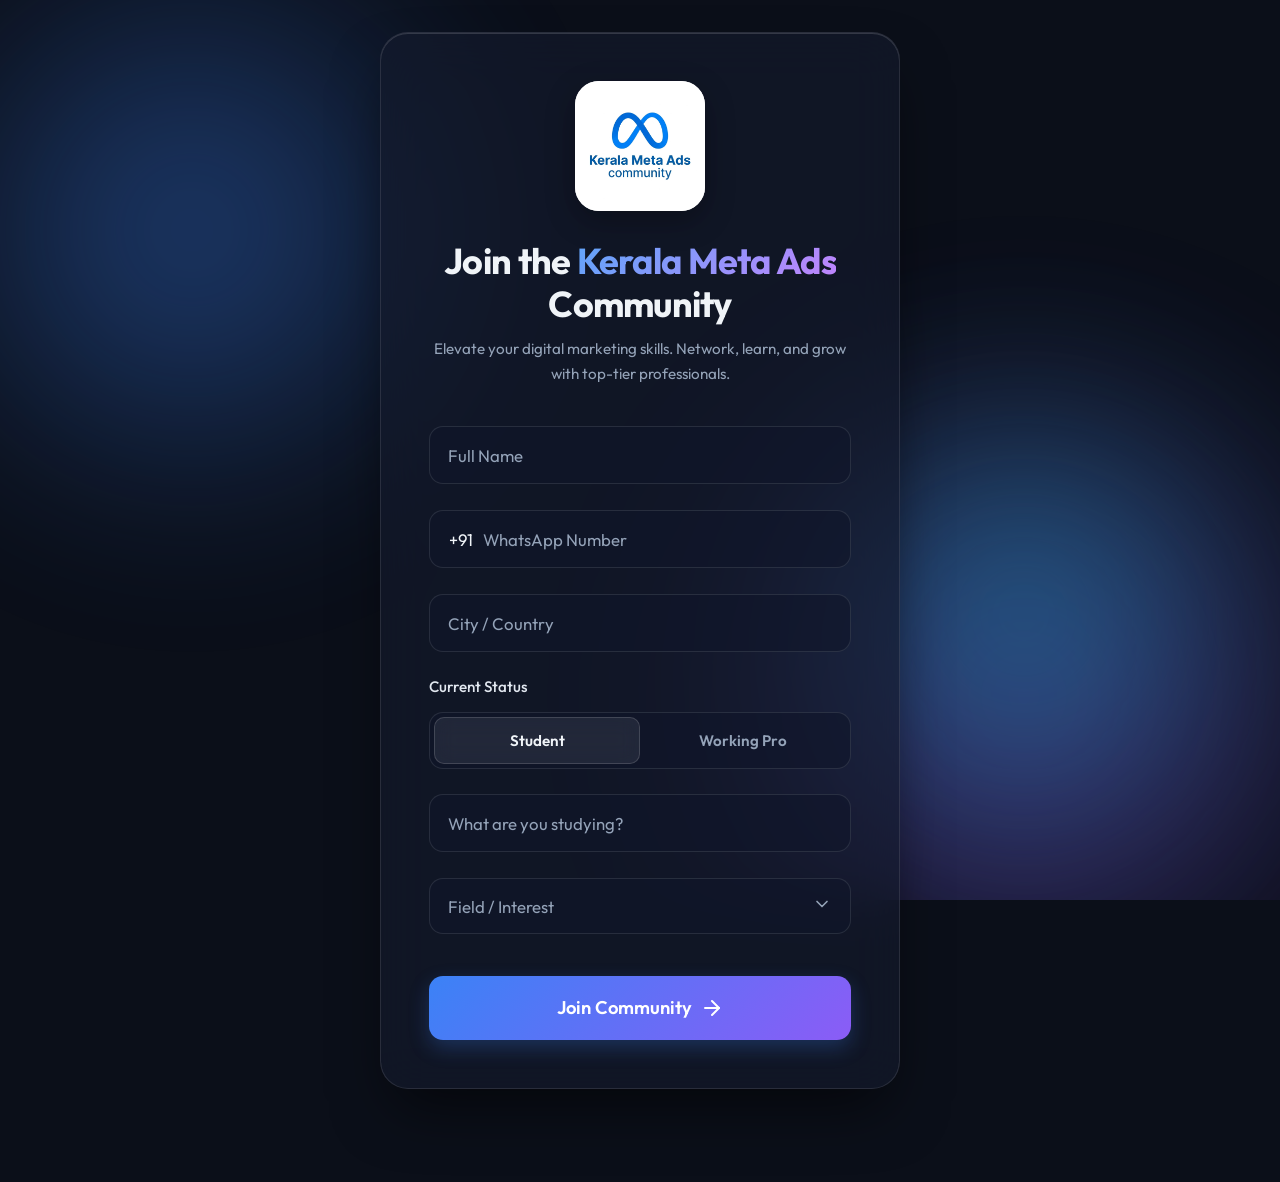
==== index.html @ 42b21e5c "Add files via upload" ====
<!DOCTYPE html>
<html lang="en">

<head>
    <meta charset="UTF-8">
    <meta name="viewport" content="width=device-width, initial-scale=1.0">
    <title>Join Meta Ads Community</title>
    <meta name="description" content="Join the elite Meta Ads, Google Ads, and Digital Marketing community today.">
    <link rel="preconnect" href="https://fonts.googleapis.com">
    <link rel="preconnect" href="https://fonts.gstatic.com" crossorigin>
    <link href="https://fonts.googleapis.com/css2?family=Outfit:wght@300;400;500;600;700&display=swap" rel="stylesheet">
    <link rel="stylesheet" href="style.css">
</head>

<body>
    <!-- Dynamic background elements -->
    <div class="background-shapes">
        <div class="shape shape-1"></div>
        <div class="shape shape-2"></div>
        <div class="shape shape-3"></div>
    </div>

    <main class="container">
        <div class="form-wrapper">
            <div class="header">
                <img src="logo.jpeg" alt="Kerala Meta Ads Community Logo" class="form-logo">
                <h1>Join the <span class="highlight">Kerala Meta Ads</span> Community</h1>
                <p>Elevate your digital marketing skills. Network, learn, and grow with top-tier professionals.</p>
            </div>

            <form id="joinForm" class="community-form">
                <!-- Name -->
                <div class="input-group">
                    <input type="text" id="name" name="name" required placeholder=" ">
                    <label for="name">Full Name</label>
                </div>

                <!-- WhatsApp -->
                <div class="input-group phone-group">
                    <input type="tel" id="whatsapp" name="whatsapp" required placeholder=" ">
                    <span class="prefix">+91</span>
                    <label for="whatsapp">WhatsApp Number</label>
                </div>

                <!-- Place -->
                <div class="input-group">
                    <input type="text" id="place" name="place" required placeholder=" ">
                    <label for="place">City / Country</label>
                </div>

                <!-- Status (Segmented Control) -->
                <div class="form-section">
                    <span class="section-label">Current Status</span>
                    <div class="segmented-control">
                        <input type="radio" id="status-student" name="status" value="Student" checked>
                        <label for="status-student">Student</label>

                        <input type="radio" id="status-working" name="status" value="Working">
                        <label for="status-working">Working Pro</label>

                        <div class="selection-indicator"></div>
                    </div>
                </div>

                <!-- Conditional Fields -->
                <div class="input-group" id="field-study-topic" style="display: none;">
                    <input type="text" id="studyType" name="study_type" placeholder=" ">
                    <label for="studyType">What are you studying?</label>
                </div>

                <div class="input-group" id="field-job-title" style="display: none;">
                    <input type="text" id="jobTitle" name="job_title" placeholder=" ">
                    <label for="jobTitle">Job Title</label>
                </div>

                <!-- Common Field -->
                <div class="input-group custom-dropdown" id="interestDropdown">
                    <input type="hidden" name="primary_interest" id="primaryInterestValue">
                    <div class="dropdown-header">
                        <span class="selected-value"></span>
                        <label>Field / Interest</label>
                        <div class="select-arrow">
                            <svg width="20" height="20" viewBox="0 0 24 24" fill="none" stroke="currentColor" stroke-width="2" stroke-linecap="round" stroke-linejoin="round"><polyline points="6 9 12 15 18 9"></polyline></svg>
                        </div>
                    </div>
                    <ul class="dropdown-list">
                        <li data-value="Digital Marketing">Digital Marketing</li>
                        <li data-value="Graphic Designing">Graphic Designing</li>
                        <li data-value="Web Development">Web Development</li>
                        <li data-value="Content Creation">Content Creation</li>
                        <li data-value="Others">Others</li>
                    </ul>
                </div>

                <!-- Knowledge (Multi-select pills) -->
                <div class="form-section" id="expertise-section" style="display: none;">
                    <span class="section-label">Areas of Expertise <small>(Select multiple)</small></span>
                    <div class="checkbox-group">
                        <label class="custom-checkbox">
                            <input type="checkbox" name="knowledge" value="Meta Ads">
                            <span class="pill">Meta Ads</span>
                        </label>
                        <label class="custom-checkbox">
                            <input type="checkbox" name="knowledge" value="Google Ads">
                            <span class="pill">Google Ads</span>
                        </label>
                        <label class="custom-checkbox">
                            <input type="checkbox" name="knowledge" value="Graphic Design">
                            <span class="pill">Graphic Design</span>
                        </label>
                        <label class="custom-checkbox">
                            <input type="checkbox" name="knowledge" value="Web Development">
                            <span class="pill">Web Dev</span>
                        </label>
                        <label class="custom-checkbox">
                            <input type="checkbox" name="knowledge" value="SEO">
                            <span class="pill">SEO</span>
                        </label>
                    </div>
                </div>

                <!-- Submit Button -->
                <button type="submit" class="submit-btn" id="submitBtn">
                    <span class="btn-text">Join Community</span>
                    <span class="btn-icon">
                        <svg width="24" height="24" viewBox="0 0 24 24" fill="none" stroke="currentColor"
                            stroke-width="2" stroke-linecap="round" stroke-linejoin="round">
                            <line x1="5" y1="12" x2="19" y2="12"></line>
                            <polyline points="12 5 19 12 12 19"></polyline>
                        </svg>
                    </span>
                </button>
            </form>

            <!-- Success Overlay -->
            <div class="success-message" id="successMessage">
                <div class="success-icon">
                    <svg width="60" height="60" viewBox="0 0 24 24" fill="none" stroke="currentColor" stroke-width="2"
                        stroke-linecap="round" stroke-linejoin="round">
                        <path d="M22 11.08V12a10 10 0 1 1-5.93-9.14"></path>
                        <polyline points="22 4 12 14.01 9 11.01"></polyline>
                    </svg>
                </div>
                <h2>Application Sent!</h2>
                <p>Welcome to the circle. <br>We'll notify you on WhatsApp soon.</p>
                <button type="button" class="reset-btn" onclick="location.reload()">Join Another</button>
            </div>
        </div>
    </main>

    <script src="script.js"></script>
</body>

</html>
---- style.css ----
:root {
    --bg-color: #0b0f19;
    --card-bg: rgba(20, 27, 45, 0.65);
    --card-border: rgba(255, 255, 255, 0.1);
    --text-main: #f0f4f8;
    --text-muted: #94a3b8;
    --primary: #3b82f6;
    --primary-glow: rgba(59, 130, 246, 0.5);
    --secondary: #8b5cf6;
    --accent: #06b6d4;
    --input-bg: rgba(15, 23, 42, 0.6);
    --pill-bg: rgba(255, 255, 255, 0.05);
    --pill-border: rgba(255, 255, 255, 0.1);
    --pill-active: rgba(59, 130, 246, 0.2);
    --pill-active-border: #3b82f6;
    --transition: all 0.3s cubic-bezier(0.4, 0, 0.2, 1);
}

* {
    margin: 0;
    padding: 0;
    box-sizing: border-box;
}

body {
    font-family: 'Outfit', sans-serif;
    background-color: var(--bg-color);
    color: var(--text-main);
    min-height: 100vh;
    display: flex;
    justify-content: center;
    align-items: center;
    overflow-x: hidden;
    position: relative;
    padding: 2rem 1rem;
}

/* Background Animations */
.background-shapes {
    position: fixed;
    top: 0;
    left: 0;
    width: 100vw;
    height: 100vh;
    z-index: -1;
    overflow: hidden;
    pointer-events: none;
}

.shape {
    position: absolute;
    border-radius: 50%;
    filter: blur(90px);
    opacity: 0.45;
    animation: float 20s infinite alternate cubic-bezier(0.4, 0, 0.2, 1);
}

.shape-1 {
    top: -10%;
    left: -10%;
    width: 50vw;
    height: 50vw;
    background: radial-gradient(circle, var(--primary) 0%, transparent 70%);
    animation-delay: 0s;
}

.shape-2 {
    bottom: -20%;
    right: -10%;
    width: 60vw;
    height: 60vw;
    background: radial-gradient(circle, var(--secondary) 0%, transparent 70%);
    animation-delay: -5s;
}

.shape-3 {
    top: 40%;
    left: 60%;
    width: 40vw;
    height: 40vw;
    background: radial-gradient(circle, var(--accent) 0%, transparent 70%);
    animation-delay: -10s;
}

@keyframes float {
    0% { transform: translate(0, 0) scale(1); }
    33% { transform: translate(30px, -50px) scale(1.1); }
    66% { transform: translate(-20px, 20px) scale(0.9); }
    100% { transform: translate(0, 0) scale(1); }
}

/* Container & Glassmorphism Card */
.container {
    width: 100%;
    max-width: 520px;
    z-index: 1;
    perspective: 1200px;
}

.form-wrapper {
    background: var(--card-bg);
    backdrop-filter: blur(24px);
    -webkit-backdrop-filter: blur(24px);
    border: 1px solid var(--card-border);
    border-radius: 28px;
    padding: 3rem;
    box-shadow: 0 30px 60px -15px rgba(0, 0, 0, 0.6), 
                inset 0 1px 0 rgba(255, 255, 255, 0.15);
    transform-style: preserve-3d;
    transition: transform 0.5s ease, box-shadow 0.5s ease;
    position: relative;
}

.form-wrapper:hover {
    box-shadow: 0 35px 70px -15px rgba(0, 0, 0, 0.7), 
                inset 0 1px 0 rgba(255, 255, 255, 0.15);
}

/* Header */
.header {
    text-align: center;
    margin-bottom: 2.5rem;
}

.form-logo {
    width: 130px;
    height: 130px;
    object-fit: contain;
    border-radius: 24px;
    margin-bottom: 1.5rem;
    background: #ffffff;
    box-shadow: 0 10px 30px rgba(0, 0, 0, 0.3);
}

.header h1 {
    font-size: 2.25rem;
    font-weight: 700;
    line-height: 1.2;
    margin-bottom: 0.75rem;
    letter-spacing: -0.02em;
}

.header .highlight {
    background: linear-gradient(135deg, #60a5fa, #c084fc);
    -webkit-background-clip: text;
    background-clip: text;
    -webkit-text-fill-color: transparent;
    color: transparent;
    display: inline-block;
}

.header p {
    color: var(--text-muted);
    font-size: 0.95rem;
    line-height: 1.6;
}

/* Form Layout */
.community-form {
    display: flex;
    flex-direction: column;
    gap: 1.6rem;
}

/* Inputs with Floating Labels */
.input-group {
    position: relative;
    width: 100%;
}

.input-group input {
    width: 100%;
    background: var(--input-bg);
    border: 1px solid var(--pill-border);
    border-radius: 14px;
    padding: 1.6rem 1.2rem 0.6rem 1.2rem;
    font-family: inherit;
    font-size: 1.05rem;
    color: var(--text-main);
    outline: none;
    transition: var(--transition);
}

.input-group input:focus {
    background: rgba(15, 23, 42, 0.85);
    border-color: var(--primary);
    box-shadow: 0 0 0 4px rgba(59, 130, 246, 0.15);
}

.input-group label {
    position: absolute;
    left: 1.2rem;
    top: 50%;
    transform: translateY(-50%);
    color: var(--text-muted);
    pointer-events: none;
    transition: var(--transition);
    font-size: 1.05rem;
}

.input-group input:focus ~ label,
.input-group input:not(:placeholder-shown) ~ label {
    top: 1rem;
    font-size: 0.8rem;
    color: var(--primary);
    font-weight: 500;
}

.input-group input:not(:focus):not(:placeholder-shown) ~ label {
    color: var(--text-muted);
}

/* Custom Glassmorphism Dropdown */
.custom-dropdown {
    position: relative;
    user-select: none;
}
.custom-dropdown .dropdown-header {
    width: 100%;
    background: var(--input-bg);
    border: 1px solid var(--pill-border);
    border-radius: 14px;
    padding: 1.6rem 1.2rem 0.6rem 1.2rem;
    min-height: 56px;
    cursor: pointer;
    transition: var(--transition);
    display: flex;
    align-items: center;
}
.custom-dropdown.open .dropdown-header {
    background: rgba(15, 23, 42, 0.85);
    border-color: var(--primary);
    box-shadow: 0 0 0 4px rgba(59, 130, 246, 0.15);
}
.custom-dropdown .selected-value {
    font-size: 1.05rem;
    color: var(--text-main);
    display: none;
}
.custom-dropdown.has-value .selected-value {
    display: block;
}
.custom-dropdown .dropdown-header label {
    position: absolute;
    left: 1.2rem;
    top: 50%;
    transform: translateY(-50%);
    pointer-events: none;
    color: var(--text-muted);
    transition: var(--transition);
    margin: 0;
    font-size: 1.05rem;
}
.custom-dropdown.open .dropdown-header label,
.custom-dropdown.has-value .dropdown-header label {
    top: 1rem;
    font-size: 0.8rem;
    color: var(--primary);
    transform: translateY(0);
}
.custom-dropdown.has-value:not(.open) .dropdown-header label {
    color: var(--text-muted);
}
.custom-dropdown .select-arrow {
    position: absolute;
    right: 1.2rem;
    top: 50%;
    transform: translateY(-50%);
    color: var(--text-muted);
    transition: var(--transition);
    pointer-events: none;
}
.custom-dropdown.open .select-arrow {
    color: var(--primary);
    transform: translateY(-50%) rotate(180deg);
}
.custom-dropdown .dropdown-list {
    position: absolute;
    top: calc(100% + 8px);
    left: 0;
    right: 0;
    background: rgba(15, 23, 42, 0.95);
    backdrop-filter: blur(12px);
    -webkit-backdrop-filter: blur(12px);
    border: 1px solid var(--pill-border);
    border-radius: 14px;
    padding: 0.5rem;
    margin: 0;
    list-style: none;
    z-index: 100;
    opacity: 0;
    visibility: hidden;
    transform: translateY(-10px);
    transition: all 0.3s cubic-bezier(0.4, 0, 0.2, 1);
    box-shadow: 0 10px 25px rgba(0,0,0,0.5);
    max-height: 250px;
    overflow-y: auto;
}
.custom-dropdown .dropdown-list::-webkit-scrollbar {
    width: 6px;
}
.custom-dropdown .dropdown-list::-webkit-scrollbar-track {
    background: transparent;
}
.custom-dropdown .dropdown-list::-webkit-scrollbar-thumb {
    background: rgba(255, 255, 255, 0.1);
    border-radius: 10px;
}
.custom-dropdown.open .dropdown-list {
    opacity: 1;
    visibility: visible;
    transform: translateY(0);
}
.custom-dropdown .dropdown-list li {
    padding: 0.8rem 1.2rem;
    color: var(--text-main);
    border-radius: 8px;
    cursor: pointer;
    transition: background 0.2s, color 0.2s;
    font-size: 1.05rem;
}
.custom-dropdown .dropdown-list li:hover {
    background: rgba(59, 130, 246, 0.15);
}
.custom-dropdown .dropdown-list li.selected {
    background: rgba(59, 130, 246, 0.25);
    color: var(--primary);
    font-weight: 500;
}

/* Phone Group Prefix Styles */
.input-group.phone-group input {
    padding-left: 3.4rem;
}

.input-group.phone-group .prefix {
    position: absolute;
    left: 1.25rem;
    top: 50%;
    transform: translateY(-50%);
    color: var(--text-main);
    font-size: 1.05rem;
    pointer-events: none;
    z-index: 5;
    user-select: none;
    transition: var(--transition);
}

.input-group.phone-group input:focus ~ .prefix,
.input-group.phone-group input:not(:placeholder-shown) ~ .prefix {
    top: 2.1rem; /* Aligns with the typed text visually */
}

.input-group.phone-group label {
    left: 3.4rem;
}

.input-group.phone-group input:focus ~ label,
.input-group.phone-group input:not(:placeholder-shown) ~ label {
    left: 1.2rem;
}

/* Form Sections */
.form-section {
    display: flex;
    flex-direction: column;
    gap: 1rem;
}

.section-label {
    font-size: 0.95rem;
    font-weight: 500;
    color: #e2e8f0;
}

.section-label small {
    color: var(--text-muted);
    font-weight: 400;
    font-size: 0.85rem;
}

/* Segmented Control */
.segmented-control {
    position: relative;
    display: flex;
    background: var(--input-bg);
    border-radius: 14px;
    padding: 4px;
    border: 1px solid var(--pill-border);
}

.segmented-control input {
    display: none;
}

.segmented-control label {
    flex: 1;
    text-align: center;
    padding: 0.85rem 0;
    cursor: pointer;
    font-size: 0.95rem;
    font-weight: 600;
    color: var(--text-muted);
    transition: color 0.3s ease;
    z-index: 2;
    position: relative;
}

.segmented-control input:checked + label {
    color: var(--text-main);
}

.selection-indicator {
    position: absolute;
    top: 4px;
    bottom: 4px;
    left: 4px;
    width: calc(50% - 4px);
    background: rgba(255,255,255,0.08); /* slight highlight */
    border: 1px solid rgba(255,255,255,0.15);
    border-radius: 10px;
    transition: transform 0.4s cubic-bezier(0.4, 0, 0.2, 1);
    z-index: 1;
    backdrop-filter: blur(10px);
    -webkit-backdrop-filter: blur(10px);
}

#status-working:checked ~ .selection-indicator {
    transform: translateX(100%);
}

/* Multi-select Pills */
.checkbox-group {
    display: flex;
    flex-wrap: wrap;
    gap: 0.6rem;
}

.custom-checkbox input {
    display: none;
}

.custom-checkbox .pill {
    display: inline-block;
    padding: 0.7rem 1.25rem;
    background: var(--pill-bg);
    border: 1px solid var(--pill-border);
    border-radius: 100px;
    font-size: 0.95rem;
    font-weight: 500;
    color: var(--text-muted);
    cursor: pointer;
    transition: var(--transition);
    user-select: none;
}

.custom-checkbox:hover .pill {
    background: rgba(255, 255, 255, 0.12);
    color: var(--text-main);
    border-color: rgba(255, 255, 255, 0.2);
}

.custom-checkbox input:checked + .pill {
    background: var(--primary);
    border-color: var(--primary);
    color: white;
    box-shadow: 0 4px 15px rgba(59, 130, 246, 0.35);
    transform: translateY(-2px);
}

/* Submit Button */
.submit-btn {
    margin-top: 1rem;
    width: 100%;
    padding: 1.25rem;
    border: none;
    border-radius: 14px;
    background: linear-gradient(135deg, var(--primary), var(--secondary));
    color: white;
    font-family: inherit;
    font-size: 1.15rem;
    font-weight: 600;
    cursor: pointer;
    display: flex;
    justify-content: center;
    align-items: center;
    gap: 0.5rem;
    transition: var(--transition);
    position: relative;
    overflow: hidden;
    box-shadow: 0 8px 20px rgba(59, 130, 246, 0.25);
}

.submit-btn::before {
    content: '';
    position: absolute;
    top: 0;
    left: -100%;
    width: 100%;
    height: 100%;
    background: linear-gradient(90deg, transparent, rgba(255,255,255,0.25), transparent);
    transition: left 0.6s ease;
}

.submit-btn:hover {
    transform: translateY(-3px);
    box-shadow: 0 12px 25px rgba(99, 102, 241, 0.4);
}

.submit-btn:hover::before {
    left: 100%;
}

.submit-btn:active {
    transform: translateY(0);
}

.btn-icon {
    display: flex;
    transition: transform 0.3s cubic-bezier(0.4, 0, 0.2, 1);
}

.submit-btn:hover .btn-icon {
    transform: translateX(6px);
}

/* Success Message Override */
.success-message {
    position: absolute;
    top: 0;
    left: 0;
    width: 100%;
    height: 100%;
    background: rgba(15, 23, 42, 0.85);
    backdrop-filter: blur(12px);
    display: flex;
    flex-direction: column;
    justify-content: center;
    align-items: center;
    text-align: center;
    opacity: 0;
    pointer-events: none;
    transition: opacity 0.5s ease;
    z-index: 10;
    padding: 3rem;
    border-radius: 28px;
}

.success-message.active {
    opacity: 1;
    pointer-events: auto;
}

.success-icon {
    color: #10b981;
    margin-bottom: 1.5rem;
    animation: popIn 0.6s cubic-bezier(0.175, 0.885, 0.32, 1.275) forwards;
    transform: scale(0);
    filter: drop-shadow(0 10px 15px rgba(16, 185, 129, 0.3));
}

@keyframes popIn {
    0% { transform: scale(0); }
    80% { transform: scale(1.1); }
    100% { transform: scale(1); }
}

.success-message h2 {
    font-size: 2.2rem;
    margin-bottom: 0.75rem;
    color: white;
    font-weight: 700;
}

.success-message p {
    color: #cbd5e1;
    font-size: 1.1rem;
    line-height: 1.5;
    margin-bottom: 2rem;
}

.reset-btn {
    padding: 0.8rem 1.5rem;
    background: transparent;
    border: 1px solid rgba(255,255,255,0.2);
    border-radius: 8px;
    color: white;
    font-family: inherit;
    font-size: 0.95rem;
    cursor: pointer;
    transition: var(--transition);
}

.reset-btn:hover {
    background: rgba(255,255,255,0.1);
    border-color: rgba(255,255,255,0.4);
}

/* Responsive constraints */
@media (max-width: 576px) {
    .container {
        padding: 0 10px;
    }
    
    .form-wrapper {
        padding: 2.5rem 1.5rem;
        border-radius: 20px;
    }
    
    .header h1 {
        font-size: 1.85rem;
    }
}
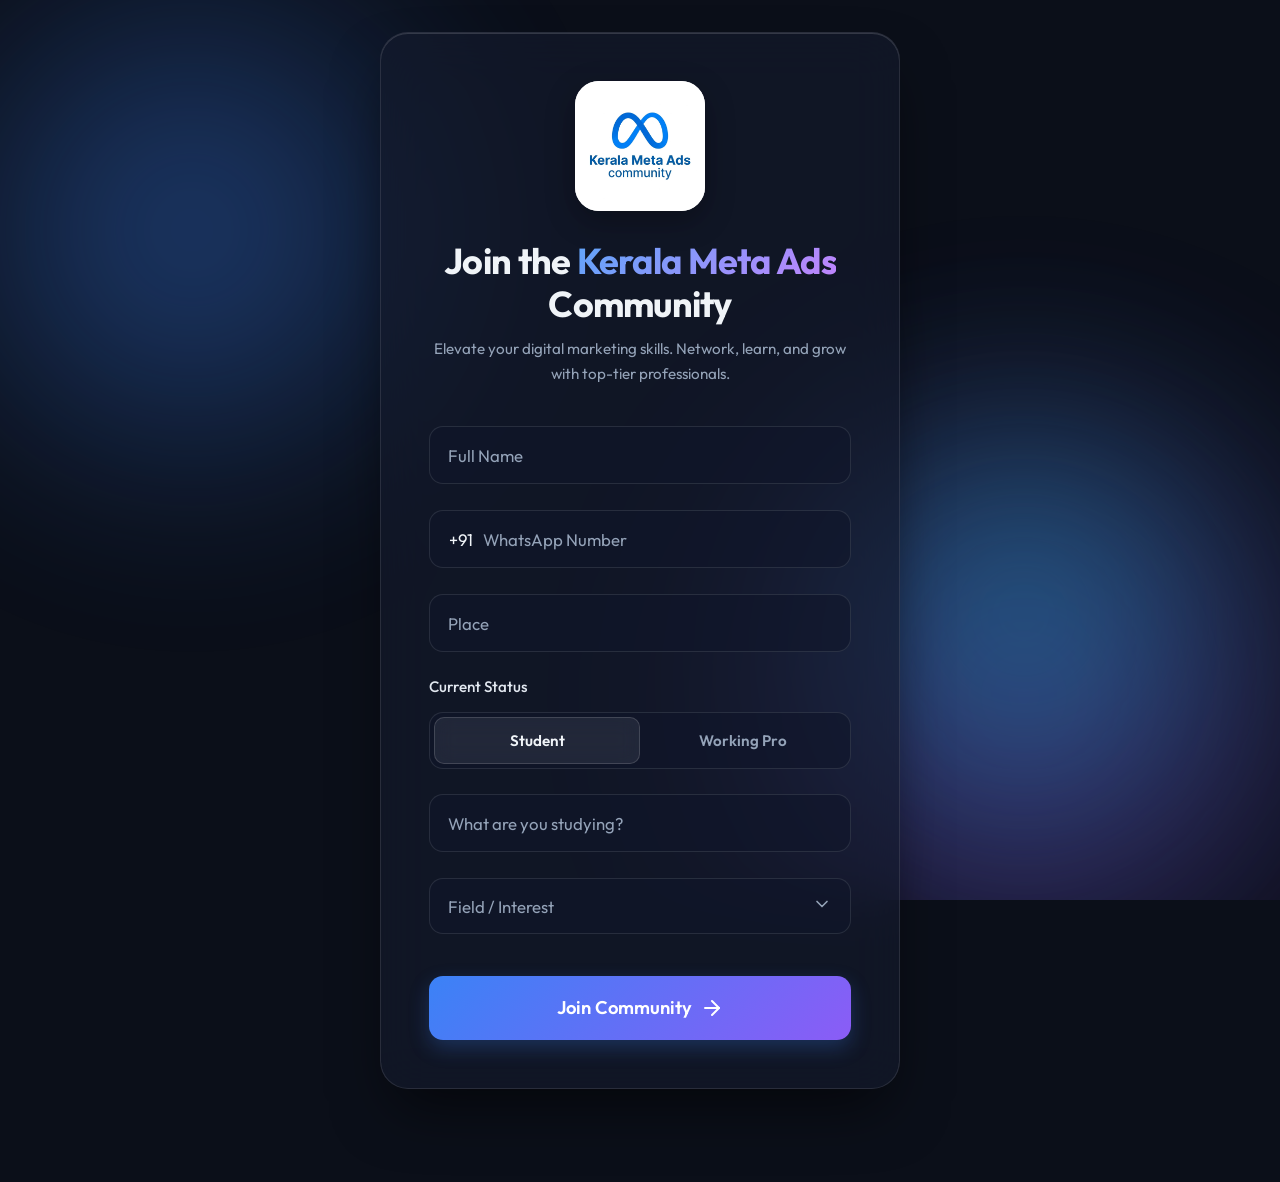
==== commit 35a5b1e5: "Add files via upload" ====
--- a/index.html
+++ b/index.html
@@ -6,6 +6,19 @@
     <meta name="viewport" content="width=device-width, initial-scale=1.0">
     <title>Join Meta Ads Community</title>
     <meta name="description" content="Join the elite Meta Ads, Google Ads, and Digital Marketing community today.">
+
+    <!-- Website Image Preview & Social Media Tags -->
+    <meta property="og:type" content="website">
+    <meta property="og:title" content="Join Meta Ads Community">
+    <meta property="og:description"
+        content="Join the elite Meta Ads, Google Ads, and Digital Marketing community today.">
+    <meta property="og:image" content="logo.jpeg">
+
+    <meta property="twitter:card" content="summary_large_image">
+    <meta property="twitter:title" content="Join Meta Ads Community">
+    <meta property="twitter:description"
+        content="Join the elite Meta Ads, Google Ads, and Digital Marketing community today.">
+    <meta property="twitter:image" content="logo.jpeg">
     <link rel="preconnect" href="https://fonts.googleapis.com">
     <link rel="preconnect" href="https://fonts.gstatic.com" crossorigin>
     <link href="https://fonts.googleapis.com/css2?family=Outfit:wght@300;400;500;600;700&display=swap" rel="stylesheet">
@@ -45,7 +58,7 @@
                 <!-- Place -->
                 <div class="input-group">
                     <input type="text" id="place" name="place" required placeholder=" ">
-                    <label for="place">City / Country</label>
+                    <label for="place">Place</label>
                 </div>
 
                 <!-- Status (Segmented Control) -->
@@ -80,7 +93,10 @@
                         <span class="selected-value"></span>
                         <label>Field / Interest</label>
                         <div class="select-arrow">
-                            <svg width="20" height="20" viewBox="0 0 24 24" fill="none" stroke="currentColor" stroke-width="2" stroke-linecap="round" stroke-linejoin="round"><polyline points="6 9 12 15 18 9"></polyline></svg>
+                            <svg width="20" height="20" viewBox="0 0 24 24" fill="none" stroke="currentColor"
+                                stroke-width="2" stroke-linecap="round" stroke-linejoin="round">
+                                <polyline points="6 9 12 15 18 9"></polyline>
+                            </svg>
                         </div>
                     </div>
                     <ul class="dropdown-list">
